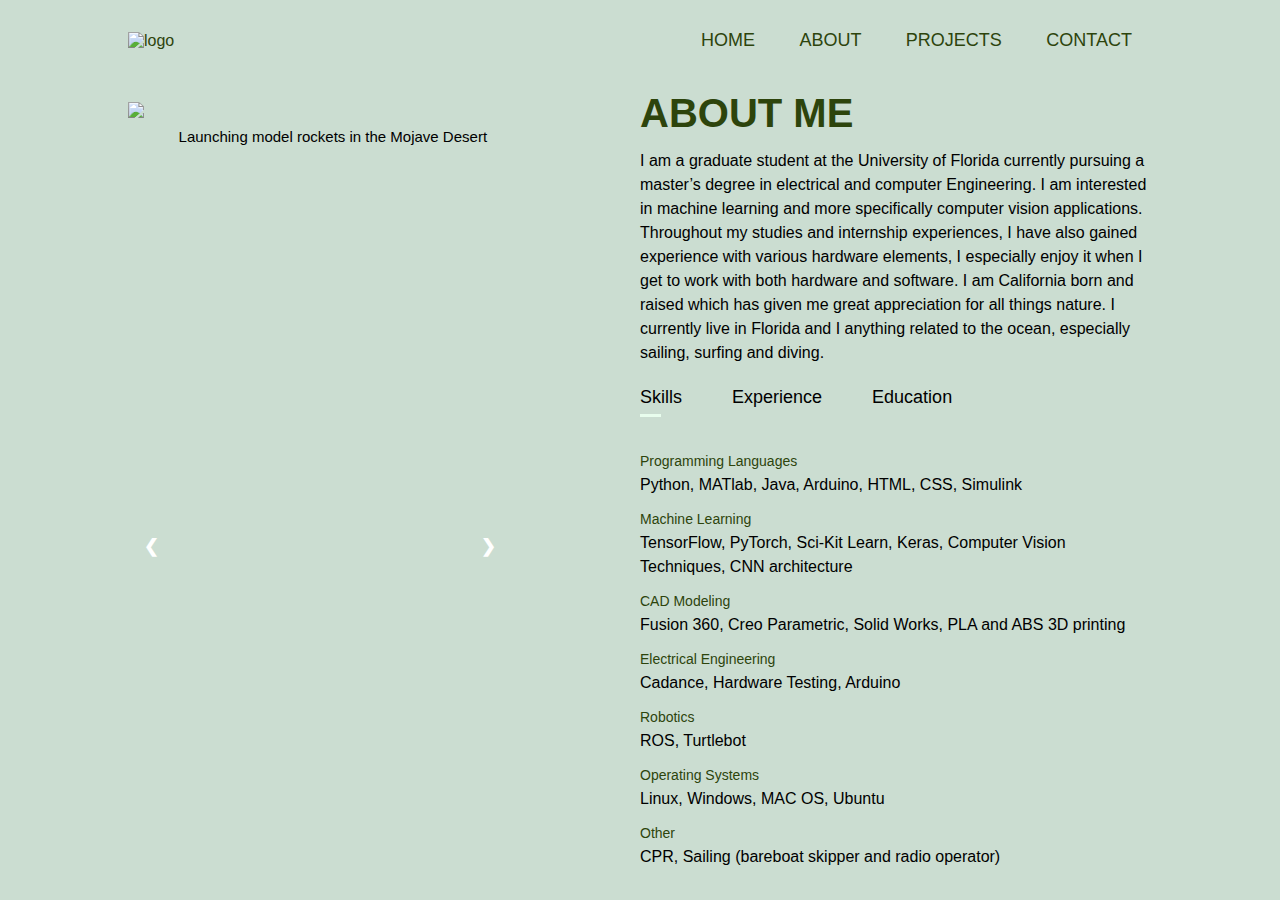
==== about.html @ 01066dae "added all html files" ====
<!DOCTYPE html>
<html lang="en">
<head>
    <meta charset="UTF-8">
    <meta http-equiv="X-UA-Compatible" content="IE=edge">
    <meta name = "viewport" content= "width=device-width, initial-scale = 1.0">
    <title> Catalina Murray Portfolio</title>
    <link rel="stylesheet" href="style.css">
    <script src="https://kit.fontawesome.com/ddc54bf75e.js" crossorigin="anonymous"></script>
</head>

<!----------------------------- Nav bar ------------------------------------>
<body>
    <div id="header">
        <div class = "container">
            <nav>
                <img src = "imgs/logo.jpg" alt="logo" class="logo">
                <ul id = "sidemenu">
                    <li><a href="./home.html">HOME</a></li>
                    <li><a href="./about.html">ABOUT</a></li>
                    <li><a href="./Projects.html">PROJECTS</a></li>
                    <li><a href="./contact.html">CONTACT</a></li>
                    <i class="fa-solid fa-xmark" onclick = "closemenu()"></i>
                </ul>
                <i class="fa-solid fa-bars" onclick = "openmenu()"></i>
            </nav>
        </div>
    </div>

<!----------------------------- about ------------------------------------>
<div id="about">
    <div class = "container">
        <div class = "row">
            <div class="about-col-1">

                <div class="mySlides fade">
                <img src="imgs/slideshow/rocket.jpg" style="width:100%">
                <div class="text">Launching model rockets in the Mojave Desert</div>
                </div>

                <div class="mySlides fade">
                <img src="imgs/slideshow/boat.jpg" style="width:100%">
                <div class="text">Capstone Project, built electrically powered boat</div>
                </div>
  
                <div class="mySlides fade">
                <img src="imgs/slideshow/boat_build.jpg" style="width:100%">
                <div class="text">Build process for electrically powered boat (PEP comptetion) </div>
                </div>
  
                <div class="mySlides fade">
                <img src="imgs/slideshow/diving.JPG" style="width:100%">
                <div class="text">Diving in Marathon, Florida</div>
                </div>


                <div class="mySlides fade">
                <img src="imgs/slideshow/sailing.JPG" style="width:100%">
                <div class="text">Sailing to Catalina Island</div>
                </div>

                <div class="mySlides fade">
                <img src="imgs/slideshow/surfing.PNG" style="width:100%">
                <div class="text">Surfing in Costa Rica</div>
                </div>
            <!-- Next and previous buttons -->
                <a class="prev" onclick="plusSlides(-1)">&#10094;</a>
                <a class="next" onclick="plusSlides(1)">&#10095;</a>
            </div>
            <br>
  
            <div class = "about-col-2">
                <h1 class= "sub-title">ABOUT ME</h1>
                <br>
                <p> I am a graduate student at the University of Florida currently pursuing a master’s degree in electrical and computer Engineering. 
                    I am interested in machine learning and more specifically computer vision applications. Throughout my studies and internship experiences, 
                    I have also gained experience with various hardware elements, 
                    I especially enjoy it when I get to work with both hardware and software. 
                    I am California born and raised which has given me great appreciation for all things nature. 
                    I currently live in Florida and I anything related to the ocean, especially sailing, surfing and diving.  </p>

                <div class="tab-titles">
                    <p class="tab-links active-link" onclick="opentab('skills')">Skills</p>
                    <p class="tab-links" onclick="opentab('experience')">Experience</p>
                    <p class="tab-links" onclick="opentab('education')">Education</p>
                </div>
                <div class="tab-contents active-tab" id="skills">
                    <ul>
                        <li><span>Programming Languages</span><br>Python, MATlab, Java, Arduino, HTML, CSS, Simulink</li>
                        <li><span>Machine Learning</span><br>TensorFlow, PyTorch, Sci-Kit Learn, Keras, Computer Vision Techniques, CNN architecture</li>
                        <li><span>CAD Modeling</span><br>Fusion 360, Creo Parametric, Solid Works, PLA and ABS 3D printing</li> 
                        <li><span>Electrical Engineering</span><br>Cadance, Hardware Testing, Arduino</li>
                        <li><span>Robotics</span><br>ROS, Turtlebot</li>
                        <li><span>Operating Systems</span><br>Linux, Windows, MAC OS, Ubuntu</li>
                        <li><span>Other</span><br>CPR, Sailing (bareboat skipper and radio operator)</li>
                    </ul>
                </div>
                <div class="tab-contents" id = "experience">
                    <ul>
                        <li><span>Machine Learning Intern</span><br>The Aerospace Corporation, Data Science Department (June 2023 - Aug 2023). Utilized NLP services to help implement a topic modeling script using BERTopic. </li>
                        <li><span>Electromechanical Controls Intern</span><br> The Aerospace Corporation, (June 2023 - Aug 2023). Performed verification testing on GPS User Equipment, including signal integrity, continuity, crosstalf and RF testing.</li>
                        <li><span>Computer Vision and AI Research Assistant</span><br> University of Florida, (Aug 2022 - Dec 2022). Helped with various compter vision projects as well as underwater robotic deployments. </li>
                        <li><span>Electromechanical Controls Intern</span><br> The Aerospace Corporation, (June 2022 - Aug 2022). Utilized various lab equipment to test scale factor and bias on an IMU, I utilized various programming languages to understand and anlayze data.  </li>
                        <li><span>Vechical Shock and Vibration Intern</span><br> The Aerospace Corporation, (June 2021 - Aug 2021). Used various spectral analysis techniques to perform analysis, performed in house hardware testing using a modal shaker and PAF model. Created FEA model to analyze and compare results. </li>
                    </ul>
                </div>
                <div class="tab-contents" id = "education">
                    <ul>
                        <li><span>B.S. Engineering</span><br>Wake Forest University, May 2022</li>
                        <li><span>M.S. Electrical and Computer Engineering</span><br>University of Florida, May 2024</li>
                    </ul>
                </div>
            </div>
        </div>
    </div>


</body>

<script>
    var tablinks = document.getElementsByClassName("tab-links");
    var tabcontents = document.getElementsByClassName("tab-contents");
    
    function opentab(tabname){
        for(tablink of tablinks){
            tablink.classList.remove("active-link");
        }
        for(tabcontent of tabcontents){
            tabcontent.classList.remove("active-tab");
        }
        event.currentTarget.classList.add("active-link");
        document.getElementById(tabname).classList.add("active-tab");
    }
</script>

<script>
    var sidemenu = document.getElementById("sidemenu");
    function openmenu(){
       sidemenu.style.right = "0";
    }
    function closemenu(){
       sidemenu.style.right = "-200px";
    }
</script>

<script>
    let slideIndex = 1;
showSlides(slideIndex);

// Next/previous controls
function plusSlides(n) {
  showSlides(slideIndex += n);
}

// Thumbnail image controls
function currentSlide(n) {
  showSlides(slideIndex = n);
}

function showSlides(n) {
  let i;
  let slides = document.getElementsByClassName("mySlides");
  let dots = document.getElementsByClassName("dot");
  if (n > slides.length) {slideIndex = 1} 
  if (n < 1) {slideIndex = slides.length}
  for (i = 0; i < slides.length; i++) {
    slides[i].style.display = "none"; 
  }
  for (i = 0; i < dots.length; i++) {
    dots[i].className = dots[i].className.replace(" active", "");
  }
  slides[slideIndex-1].style.display = "block"; 
  dots[slideIndex-1].className += " active";
}
</script>


</html>
---- style.css ----
*{
    margin:0;
    padding: 0;
    font-family: 'Franklin Gothic Medium', 'Arial Narrow', Arial, sans-serif;
    box-sizing: border-box;
}
html{
    scroll-behavior: smooth;
}

body{
    background: #CBDDD1;
    color: #2D440C;
}

/*********************** Header section with Nav Bar ***************************************/
#header{
    width: 100%;
    /*height: 100vh;*/
    /*background-image: url(backgroud_image.jpg);*/
    /*background-size: cover;*/
    /*background-position: center;*/
}

.home-col-1{
    padding-top: 20px;
    flex-basis: 45%;
}

.home-col-1 img{
    width: 100%;
    border-radius:0%; 
}

.home-col-2{
    flex-basis:52%;
}

#header_img img{
    width: 80%;
    border-radius: 0%;
}

.container{
    padding: 20px 10%;
}

nav{
    display: flex;
    align-items: center;
    justify-content: space-between;
    flex-wrap: wrap;
}

.logo{
    width: 140px;
}

nav ul li{
    display: inline-block;
    list-style: none;
    margin:10px 20px;
}

nav ul li a{
    color: #2D440C;
    text-decoration: none; 
    font-size: 18px;
    position: relative;
}

nav ul li a::after{
    content: '';
    width: 0;
    height: 3px;
    background: #E8FDED;
    position: absolute;
    left: 0;
    bottom: -6px;
    transition: 0.5s;
}

nav ul li a:hover::after{
    width: 100%;
}

.header-text{
    margin-top: 100px;
    font-size: 30px;
    color: black;
}

.header-text h1{
    font-size: 20px;
    margin-top: 10%;
    line-height: 170%;
    color: #827F7F
}

.header-text h1 span{
    color: #2D440C
}

/* ************************** About Section ********************************** */

#about{
    color: black;
    line-height: 150%;
}
.row{
    display: flex;
    justify-content: space-between;
    flex-wrap: wrap;
}

.about-col-1{
    flex-basis: 40%;
}

.about-col-1 img{
    width:80%;
    border-radius:0%; 
}

.about-col-2{
    flex-basis:50%;
}

.sub-title{
    font-size: 40px;
    font-weight: 600;
    color: #2D440C;
}

.tab-titles{
    display: flex;
    margin: 20px 0 40px; 
}

.tab-links{
    margin-right: 50px;
    font-size: 18px;
    font-weight: 500;
    cursor: pointer;
    position: relative;
}
.tab-links::after{
    content: '';
    width: 0;
    height: 3px;
    background: #E8FDED;
    position: absolute;
    left: 0;
    bottom: -8px;
    transition: 0.5s;
}

.tab-links.active-link::after{
    width: 50%;
}

.tab-contents ul li{
    list-style: none;
    margin: 10px 0;
}

/* color title diffterent than description*/
.tab-contents ul li span{
    color: #2D440C;
    font-size: 14px;
}

/* hide all content */
.tab-contents{
    display: none;
}
/* display only skills  */
.tab-contents.active-tab{
    display: block;
}

/* ---------------------------  ABOUT SLIDESHOW -------------------------------  */

/* Slideshow container */
.slideshow-container {
    width: 50%;
    border-radius:20%; 
    position: absolute;
    margin: auto;
  }
  
  /* Hide the images by default */
  .mySlides {
    display: none;
  }
  
  /* Next & previous buttons */
  .prev, .next {
    cursor: pointer;
    position:absolute;
    top: 60%;
    width: auto;
    margin-top: -22px;
    padding: 16px;
    color: white;
    font-weight: bold;
    font-size: 18px;
    transition: 0.6s ease;
    border-radius: 0 3px 3px 0;
    user-select: none;
  }
  
  /* Position the "next button" to the right */
  .next {
    right: 60%;
    border-radius: 3px 0 0 3px;
  }
  
  /* On hover, add a black background color with a little bit see-through */
  .prev:hover, .next:hover {
    background-color: rgba(0,0,0,0.8);
  }
  
  /* Caption text */
  .text {
    color: black;
    font-size: 15px;
    padding: 8px 12px;
    position: relative;
    bottom: 8px;
    width: 100%;
    text-align: center;
  }


/* ----------Services---------  */

#services{
    padding:30px 0;
}
.services-list{
    display: grid;
    grid-template-columns: repeat(auto-fit, minmax(250px, 1fr));
    grid-gap: 40px;
    margin-top: 50px;
}

.services-list div{
    background: beige;
    padding: 40px;
    font-size: 13px;
    font-weight: 300;
    border-radius: 10px;
    transition: background 0.5s, transform 0.5s; 
}

.services-list div i{
    font-size:50px;
    margin-bottom:30px;
}

.services-list div h2{
    color: black;
    font-size: 30px;
    font-weight: 500;
    margin-bottom:15px;
}

.services-list div a{
    text-decoration:none;
    color:black;
    font-size:12px;
    margin-top: 20px;
    display: inline-block;
}

.services-list div:hover{
background: #ff004f;

}


/* -----------portfolio---------- */

#portfolio{
    padding: 50px,0;
}

.work-list{
    display:grid;
    grid-template-columns:repeat(auto-fit,minmax(250px,1fr));
    grid-gap:40px;
    margin-top:50px;
}

.work-list h3,p{
    color: black;
}

.work{
    border-radius: 10px;
    position:relative;
    overflow:hidden;
}

.work img{
    width:100%;
    border-radius:10px;
    display:block;
    transition: transform 0.5s; /*img zooms in when you hover */
}

.layer{
    width: 100%;
    height: 0;
    background: linear-gradient(#2D440C,#E8FDED);
    border-radius: 10px;
    position: absolute;
    left: 0;
    bottom:0;
    overflow: hidden;
    display: flex;
    align-items: center;
    justify-content: center;
    flex-direction: column;
    padding: 0 40px;
    text-align: center;
    transition: height 0.5s;
}

.layer h3{
    font-weight: 500;
    margin-bottom: 20px;
}
.layer a{
    margin-top: 20px;
    color: purple;
    text-decoration: none;
    font-size: 18px;
    line-height: 60px;
    background: white;
    width: 60px;
    height: 60px;
    border-radius: 50%;
    text-align:center;
}

/* to make img zoom in when you hover  */
.work:hover img{
    transform:scale(1.1);
}

.work:hover .layer{
    height: 100%;
}

.btn{
    display: block;
    margin: 50px auto;
    width: fit-content;
    border: 1px solid #03240b;
    padding: 14px 50px;
    border-radius: 6px;
    text-decoration: none;
    color:#03240b;
    transition: background 0.5s;
}
.btn:hover{
    background: #2D440C;
}

/* ---------------contact-------------- */

.contact-left{
    flex-basis:35%;
}

.contact-right{
    flex-basis:60%;   
}

.contact-left p{
    margin: top 30px;
    line-height: 200%;
}

.contact-left p i{
    color: #2D440C;
    margin-right: 15px; 
    font-size: 25px;
} 

.social-icons{
    margin-top:30px;
}

.social-icons a{
    text-decoration: none;
    font-size: 30px;
    margin-right: 15px;
    color:#E8FDED;
    display: inline-block;
    transition: transform 0.5s;
}

.social-icons a:hover{
    color: #E8FDED;
    transform: translateY(-5px)
}

.btn.btn2{
    display: inline-block;
    background: #E8FDED;
}

.contact-right form{
    width: 100%;

}
form input, form textarea{
    width:100%;
    border: 0;
    outline: none;
    background: #E8FDED;
    padding: 15px;
    margin: 15px 0;
    color: black;
    font-size: 18px;
    border-radius:6px;
}
form .btn2{
    padding: 14px 16px;
    font-size: 18px;
    margin-top: 20px;
    cursor: pointer;
}

/* ---------------css for small screen-------- */

nav .fa-solid{
    display: none;
}

@media only screen and (max-width:600px){
    #header{
        background-image: url("");  
    }
    .header-text{
        margin-top: 100%;
        font-size: 16px;
    }
    .header-text h1{
        font-size: 30px;
    }
    nav .fa-solid{
        display: block;
        font-size:25px;
    }
    nav ul{
        background:#E8FDED;
        position: fixed;
        top: 0;
        right: -200px;
        width: 200px;
        height: 100vh; 
        padding-top: 50px;
        z-index: 2;
        transition: right 0.5s;
    }
    nav ul li{
        display: block;
        margin: 25px;
    }
    nav ul .fa-solid{
        position: absolute;
        top: 25px;
        left: 25px;
        cursor: pointer;
    }
    .sub-title{
        font-size: 40px;
    }
    .about-col-1, .about-col-2{
        flex-basis: 100%;
    }
    .about-col-1{
        margin-bottom: 30px;
    }
    .about-col-2{
        font-size: 14px;
    }
    .tab-links{
        font-size: 16px;
        margin-right: 20px;
    }
    .contact-left, .contact-right{
        flex-basis: 100%;
    }
}
#msg{
    color:#E8FDED;
    margin-top: -40px;
    display: block;
}

/* ---------------------------- machine learning ----------------------------------- */

#Project_description{
    color: black;
    line-height: 150%;
    
}
.title{
    color: #2D440C;
    font-size: 40px;
    text-align: center;
    margin-top: 100px;
}
.row{
    display: flex;
    justify-content: space-between;
    flex-wrap: wrap;
}

.ML-col-1{
    flex-basis: 60%;
}

.ML-col-2{
    flex-basis:40%;
}

.ML-col-2 img{
    width: 140%;
}

.ML-sub-title{
    font-size: 20px;
    font-weight: 600;
    color: black;
}

.ML-sub-title p{
    font-size: 15px;
    font-weight: 600;
    color: black;
}

.layout{
    flex-basis: 60%;
    margin-left: 120px;
}


.layout img{
    width: 100%; 
    
}

.layout-description{
    flex-basis: 20%;
}

.layout-description p{
        font-size: 15px;
        color: black;
        margin-right: 20px;
        margin-top: 100px;
}

.Data-col-1{
    flex-basis: 30%;
}
.Data-col-1 p{
    color: black;
}

.Data-col-2{
    flex-basis: 30%;
}
  
.Data-col-2 img{
    width: 90%;
    margin-top: 80px;
    margin-left: 50px;
}

.Data-col-3{
    flex-basis: 35%;
}

.Data-col-3 img{
    width: 100%;
    margin-top: 80px;
    margin-left: 50px;
}

.Preprocessing-col-1{
    flex-basis: 50%;
}

.Preprocessing-col-1 img{
    width: 80%;
}

.Preprocessing-col-2{
    margin-top: 80px;
    flex-basis: 50%;
}

.Preprocessing-col-2 img{
    width: 80%
}

.Preprocessing-col-2 p span{
    color:#ff004f;
} 

.Feature-col-1{
    flex-basis: 40%;
}

.Feature-col-2{
    flex-basis: 60%; 
}

.Feature-col-1 p span{
    color:#ff004f
}

.Feature-col-2 img{
    width: 80%; 
    margin-left: 100px; 
}

.PCA-col-1{
    flex-basis: 50%
}

.PCA-col-2 p span{
    color: #ff004f;
}

.PCA-col-2{
    margin-top: 8%;
    flex-basis: 50%;
}

.PCA-col-1 img{
    width: 60%;
}

.Results-col-1{
    flex-basis: 50%
}

.Results-col-1 p span{
    color: #ff004f;
}

.Results-col-2{
    flex-basis: 50%
}

.Results-col-2 img{
    margin-left: 70px;
    width: 100%
}

.btn-col-1{
    flex-basis: 30%
}

.btn-col-2{
    flex-basis: 30%
}

.btn-col-3{
    flex-basis: 30%
}

/* ---------------------------- robotics ----------------------------------- */

.T4-col-1{
    flex-basis: 40%; 
    margin-top: 80px;
}

.T4-col-2{
    flex-basis: 50%;
    margin-top: 80px;
}

.T4-col-2 img{
    margin-left: 80px;
    width: 80%;
}

.Romi-col-1{
    flex-basis:40%;
}

.Romi-col-2{
    margin-top: 80px;
    flex-basis: 40%;
}

.Romi-col-2 img{
    width:80%;
}

.UR-col-1{
    flex-basis: 40%;
}

.UR-col-2{
    flex-basis: 50%;
}

.UR-col-2 img{
    width: 80%;
}

/* ---------------------------- robotics slideshow ----------------------------------- */

.row2 {
    display: flex;
    flex-wrap: wrap;
    padding: 0 4px;
  }
  
  /* Create two equal columns that sits next to each other */
  .column2 {
    flex: 50%;
    padding: 0 4px;
  }
  
  .column2 img {
    margin-top: 8px;
    vertical-align: middle;
  }

  /* ------------------------------------ CAD -------------------------------------- */

  .CAD-col-1{
    flex-basis: 50%;
  }
  .CAD-col-2{
    flex-basis: 40%;
  }
  .CAD-col-2 img{
    margin-top: 120px;
    width: 100%; 
  }

  /* ------------------------------------ CAD slideshow -------------------------------------- */

  * {box-sizing:border-box}

/* Slideshow container */
.slideshow-container2 {
  max-width: 50%;
  position: relative;
  margin: auto;
}

/* Hide the images by default */
.mySlides {
  display: none;
}

/* Next & previous buttons */
.prev2, .next2 {
  cursor: pointer;
  position: absolute;
  top: 50%;
  width: auto;
  margin-top: -22px;
  padding: 16px;
  color: white;
  font-weight: bold;
  font-size: 18px;
  transition: 0.6s ease;
  border-radius: 0 3px 3px 0;
  user-select: none;
}

/* Position the "next button" to the right */
.next2 {
  right: 0;
  border-radius: 3px 0 0 3px;
}

/* On hover, add a black background color with a little bit see-through */
.prev2:hover, .next2:hover {
  background-color: rgba(0,0,0,0.8);
}

/* Caption text */
.text2 {
  color: black;
  font-size: 15px;
  padding: 8px 12px;
  position: relative;
  bottom: 8px;
  width: 100%;
  text-align: center;
}

/* Number text (1/3 etc) */
.numbertext {
  color: #f2f2f2;
  font-size: 12px;
  padding: 8px 12px;
  position: absolute;
  top: 0;
}

/* The dots/bullets/indicators */
.dot {
  cursor: pointer;
  height: 15px;
  width: 15px;
  margin: 0 2px;
  background-color: #bbb;
  border-radius: 50%;
  display: inline-block;
  transition: background-color 0.6s ease;
}

.active, .dot:hover {
  background-color: #717171;
}

/* Fading animation */
.fade {
  animation-name: fade;
  animation-duration: 1.5s;
}

@keyframes fade {
  from {opacity: .4} 
  to {opacity: 1}
}

 /* ------------------------------------ NLP -------------------------------------- */

 .NLP-col-1{
    flex-basis: 40%;
 }

 .NLP-col-2{
    flex-basis: 50%;
 }

 .NLP-col-2 img{
    width: 100%;
    margin-top: 40px;
 }

  /* ------------------------------------ MATH SYMBOLS -------------------------------------- */

  .math-col-1{
    flex-basis: 50%;
  }

  .math-col-2{
    flex-basis: 50%;
  }

  .math-col-2 img{
    width:100%;
    margin-left: 40px;
  }

  /* ------------------------------------ Boat -------------------------------------- */

  .boat-col-1{
    flex-basis: 40%;
  }

  .boat-col-2{
    flex-basis: 40%;
  }

  .boat-col-2 img{
    width:100%;
  }
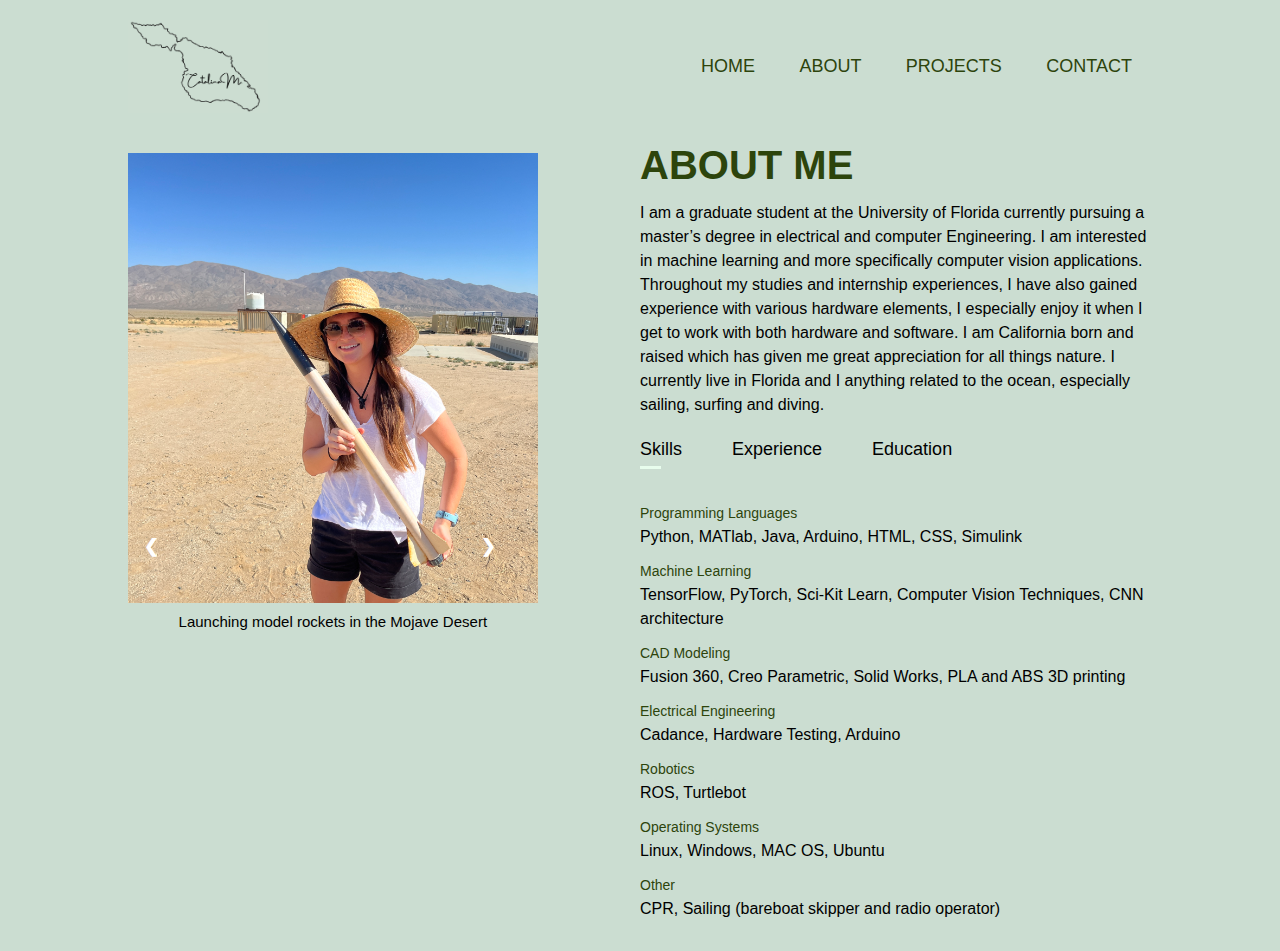
==== commit 55d651f1: "Add files via upload" ====
--- a/about.html
+++ b/about.html
@@ -88,7 +88,7 @@
                 <div class="tab-contents active-tab" id="skills">
                     <ul>
                         <li><span>Programming Languages</span><br>Python, MATlab, Java, Arduino, HTML, CSS, Simulink</li>
-                        <li><span>Machine Learning</span><br>TensorFlow, PyTorch, Sci-Kit Learn, Keras, Computer Vision Techniques, CNN architecture</li>
+                        <li><span>Machine Learning</span><br>TensorFlow, PyTorch, Sci-Kit Learn, Computer Vision Techniques, CNN architecture</li>
                         <li><span>CAD Modeling</span><br>Fusion 360, Creo Parametric, Solid Works, PLA and ABS 3D printing</li> 
                         <li><span>Electrical Engineering</span><br>Cadance, Hardware Testing, Arduino</li>
                         <li><span>Robotics</span><br>ROS, Turtlebot</li>
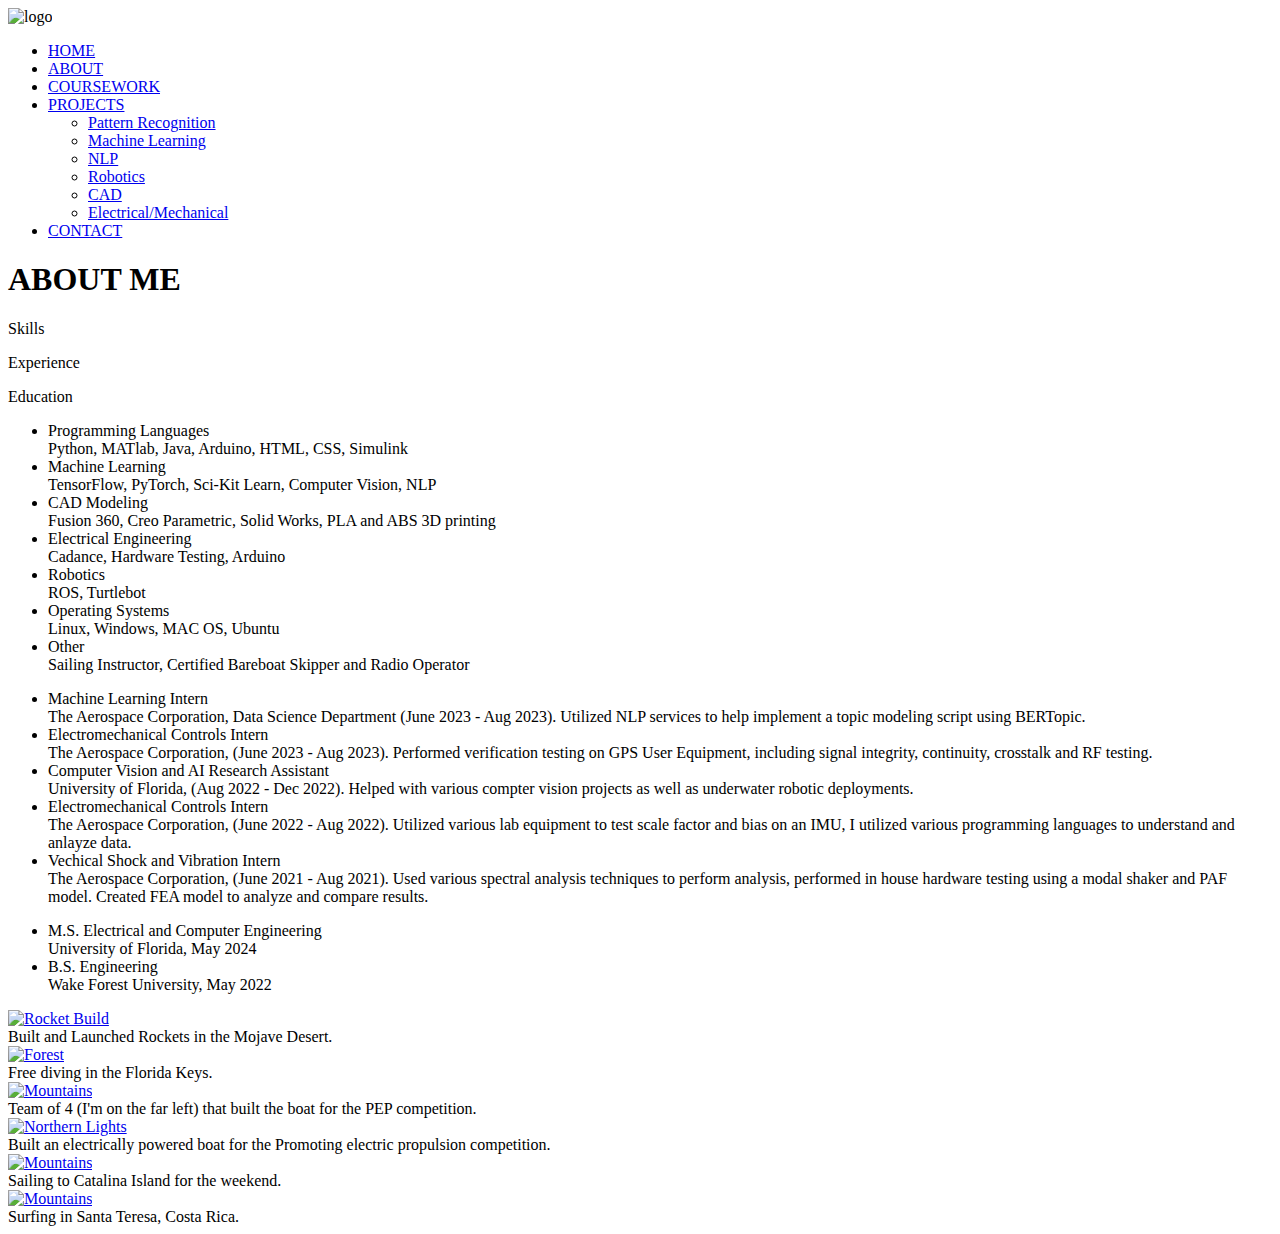
==== commit 0865b1e7: "Add files via upload" ====
--- a/about.html
+++ b/about.html
@@ -15,11 +15,22 @@
     <div id="header">
         <div class = "container">
             <nav>
-                <img src = "imgs/logo.jpg" alt="logo" class="logo">
+                <img src = "imgs/logo2.png" alt="logo" class="logo">
                 <ul id = "sidemenu">
                     <li><a href="./home.html">HOME</a></li>
                     <li><a href="./about.html">ABOUT</a></li>
-                    <li><a href="./Projects.html">PROJECTS</a></li>
+                    <li><a href="./courses.html">COURSEWORK</a></li>
+                    <li class="dropdown">
+                      <a href="Projects.html" class="dropbtn">PROJECTS</a>
+                      <ul class="dropdown-content">
+                          <li><a href="PR.html">Pattern Recognition</a></li>
+                          <li><a href="ML.html">Machine Learning</a></li>
+                          <li><a href="NLP.html">NLP</a></li>
+                          <li><a href="robotics.html">Robotics</a></li>
+                          <li><a href="CAD.html">CAD</a></li>
+                          <li><a href="boat.html">Electrical/Mechanical</a></li>
+                      </ul>
+                  </li>
                     <li><a href="./contact.html">CONTACT</a></li>
                     <i class="fa-solid fa-xmark" onclick = "closemenu()"></i>
                 </ul>
@@ -32,54 +43,8 @@
 <div id="about">
     <div class = "container">
         <div class = "row">
-            <div class="about-col-1">
-
-                <div class="mySlides fade">
-                <img src="imgs/slideshow/rocket.jpg" style="width:100%">
-                <div class="text">Launching model rockets in the Mojave Desert</div>
-                </div>
-
-                <div class="mySlides fade">
-                <img src="imgs/slideshow/boat.jpg" style="width:100%">
-                <div class="text">Capstone Project, built electrically powered boat</div>
-                </div>
-  
-                <div class="mySlides fade">
-                <img src="imgs/slideshow/boat_build.jpg" style="width:100%">
-                <div class="text">Build process for electrically powered boat (PEP comptetion) </div>
-                </div>
-  
-                <div class="mySlides fade">
-                <img src="imgs/slideshow/diving.JPG" style="width:100%">
-                <div class="text">Diving in Marathon, Florida</div>
-                </div>
-
-
-                <div class="mySlides fade">
-                <img src="imgs/slideshow/sailing.JPG" style="width:100%">
-                <div class="text">Sailing to Catalina Island</div>
-                </div>
-
-                <div class="mySlides fade">
-                <img src="imgs/slideshow/surfing.PNG" style="width:100%">
-                <div class="text">Surfing in Costa Rica</div>
-                </div>
-            <!-- Next and previous buttons -->
-                <a class="prev" onclick="plusSlides(-1)">&#10094;</a>
-                <a class="next" onclick="plusSlides(1)">&#10095;</a>
-            </div>
-            <br>
-  
-            <div class = "about-col-2">
+            <div class = "about-col-1">
                 <h1 class= "sub-title">ABOUT ME</h1>
-                <br>
-                <p> I am a graduate student at the University of Florida currently pursuing a master’s degree in electrical and computer Engineering. 
-                    I am interested in machine learning and more specifically computer vision applications. Throughout my studies and internship experiences, 
-                    I have also gained experience with various hardware elements, 
-                    I especially enjoy it when I get to work with both hardware and software. 
-                    I am California born and raised which has given me great appreciation for all things nature. 
-                    I currently live in Florida and I anything related to the ocean, especially sailing, surfing and diving.  </p>
-
                 <div class="tab-titles">
                     <p class="tab-links active-link" onclick="opentab('skills')">Skills</p>
                     <p class="tab-links" onclick="opentab('experience')">Experience</p>
@@ -88,18 +53,18 @@
                 <div class="tab-contents active-tab" id="skills">
                     <ul>
                         <li><span>Programming Languages</span><br>Python, MATlab, Java, Arduino, HTML, CSS, Simulink</li>
-                        <li><span>Machine Learning</span><br>TensorFlow, PyTorch, Sci-Kit Learn, Computer Vision Techniques, CNN architecture</li>
+                        <li><span>Machine Learning</span><br>TensorFlow, PyTorch, Sci-Kit Learn, Computer Vision, NLP</li>
                         <li><span>CAD Modeling</span><br>Fusion 360, Creo Parametric, Solid Works, PLA and ABS 3D printing</li> 
                         <li><span>Electrical Engineering</span><br>Cadance, Hardware Testing, Arduino</li>
                         <li><span>Robotics</span><br>ROS, Turtlebot</li>
                         <li><span>Operating Systems</span><br>Linux, Windows, MAC OS, Ubuntu</li>
-                        <li><span>Other</span><br>CPR, Sailing (bareboat skipper and radio operator)</li>
+                        <li><span>Other</span><br>Sailing Instructor, Certified Bareboat Skipper and Radio Operator</li>
                     </ul>
                 </div>
                 <div class="tab-contents" id = "experience">
                     <ul>
                         <li><span>Machine Learning Intern</span><br>The Aerospace Corporation, Data Science Department (June 2023 - Aug 2023). Utilized NLP services to help implement a topic modeling script using BERTopic. </li>
-                        <li><span>Electromechanical Controls Intern</span><br> The Aerospace Corporation, (June 2023 - Aug 2023). Performed verification testing on GPS User Equipment, including signal integrity, continuity, crosstalf and RF testing.</li>
+                        <li><span>Electromechanical Controls Intern</span><br> The Aerospace Corporation, (June 2023 - Aug 2023). Performed verification testing on GPS User Equipment, including signal integrity, continuity, crosstalk and RF testing.</li>
                         <li><span>Computer Vision and AI Research Assistant</span><br> University of Florida, (Aug 2022 - Dec 2022). Helped with various compter vision projects as well as underwater robotic deployments. </li>
                         <li><span>Electromechanical Controls Intern</span><br> The Aerospace Corporation, (June 2022 - Aug 2022). Utilized various lab equipment to test scale factor and bias on an IMU, I utilized various programming languages to understand and anlayze data.  </li>
                         <li><span>Vechical Shock and Vibration Intern</span><br> The Aerospace Corporation, (June 2021 - Aug 2021). Used various spectral analysis techniques to perform analysis, performed in house hardware testing using a modal shaker and PAF model. Created FEA model to analyze and compare results. </li>
@@ -107,10 +72,55 @@
                 </div>
                 <div class="tab-contents" id = "education">
                     <ul>
+                        <li><span>M.S. Electrical and Computer Engineering</span><br>University of Florida, May 2024</li>
                         <li><span>B.S. Engineering</span><br>Wake Forest University, May 2022</li>
-                        <li><span>M.S. Electrical and Computer Engineering</span><br>University of Florida, May 2024</li>
                     </ul>
                 </div>
+            </div>
+
+            <div class="about-col-2">
+
+                <div class="gallery">
+                    <a target="_blank" href="imgs/slideshow/rocket.jpg">
+                      <img src="imgs/slideshow/rocket.jpg" alt="Rocket Build">
+                    </a>
+                    <div class="desc">Built and Launched Rockets in the Mojave Desert.</div>
+                  </div>
+                  
+                  <div class="gallery">
+                    <a target="_blank" href="imgs/slideshow/diving.JPG">
+                      <img src="imgs/slideshow/diving.JPG" alt="Forest">
+                    </a>
+                    <div class="desc">Free diving in the Florida Keys.</div>
+                  </div>
+                  
+                  <div class="gallery">
+                    <a target="_blank" href="imgs/slideshow/boat2.jpg">
+                      <img src="imgs/slideshow/boat2.jpg" alt="Mountains" >
+                    </a>
+                    <div class="desc">Team of 4 (I'm on the far left) that built the boat for the PEP competition.</div>
+                  </div>
+
+                  <div class="gallery">
+                    <a target="_blank" href="imgs/slideshow/boat_build.jpg">
+                      <img src="imgs/slideshow/boat_build.jpg" alt="Northern Lights">
+                    </a>
+                    <div class="desc">Built an electrically powered boat for the Promoting electric propulsion competition.</div>
+                  </div>
+
+                  <div class="gallery">
+                    <a target="_blank" href="imgs/slideshow/sailing.JPG">
+                      <img src="imgs/slideshow/sailing.JPG" alt="Mountains" >
+                    </a>
+                    <div class="desc">Sailing to Catalina Island for the weekend.</div>
+                  </div>
+
+                  <div class="gallery">
+                    <a target="_blank" href="imgs/slideshow/surfing.PNG">
+                      <img src="imgs/slideshow/surfing.PNG" alt="Mountains" >
+                    </a>
+                    <div class="desc">Surfing in Santa Teresa, Costa Rica.</div>
+                  </div>
             </div>
         </div>
     </div>
